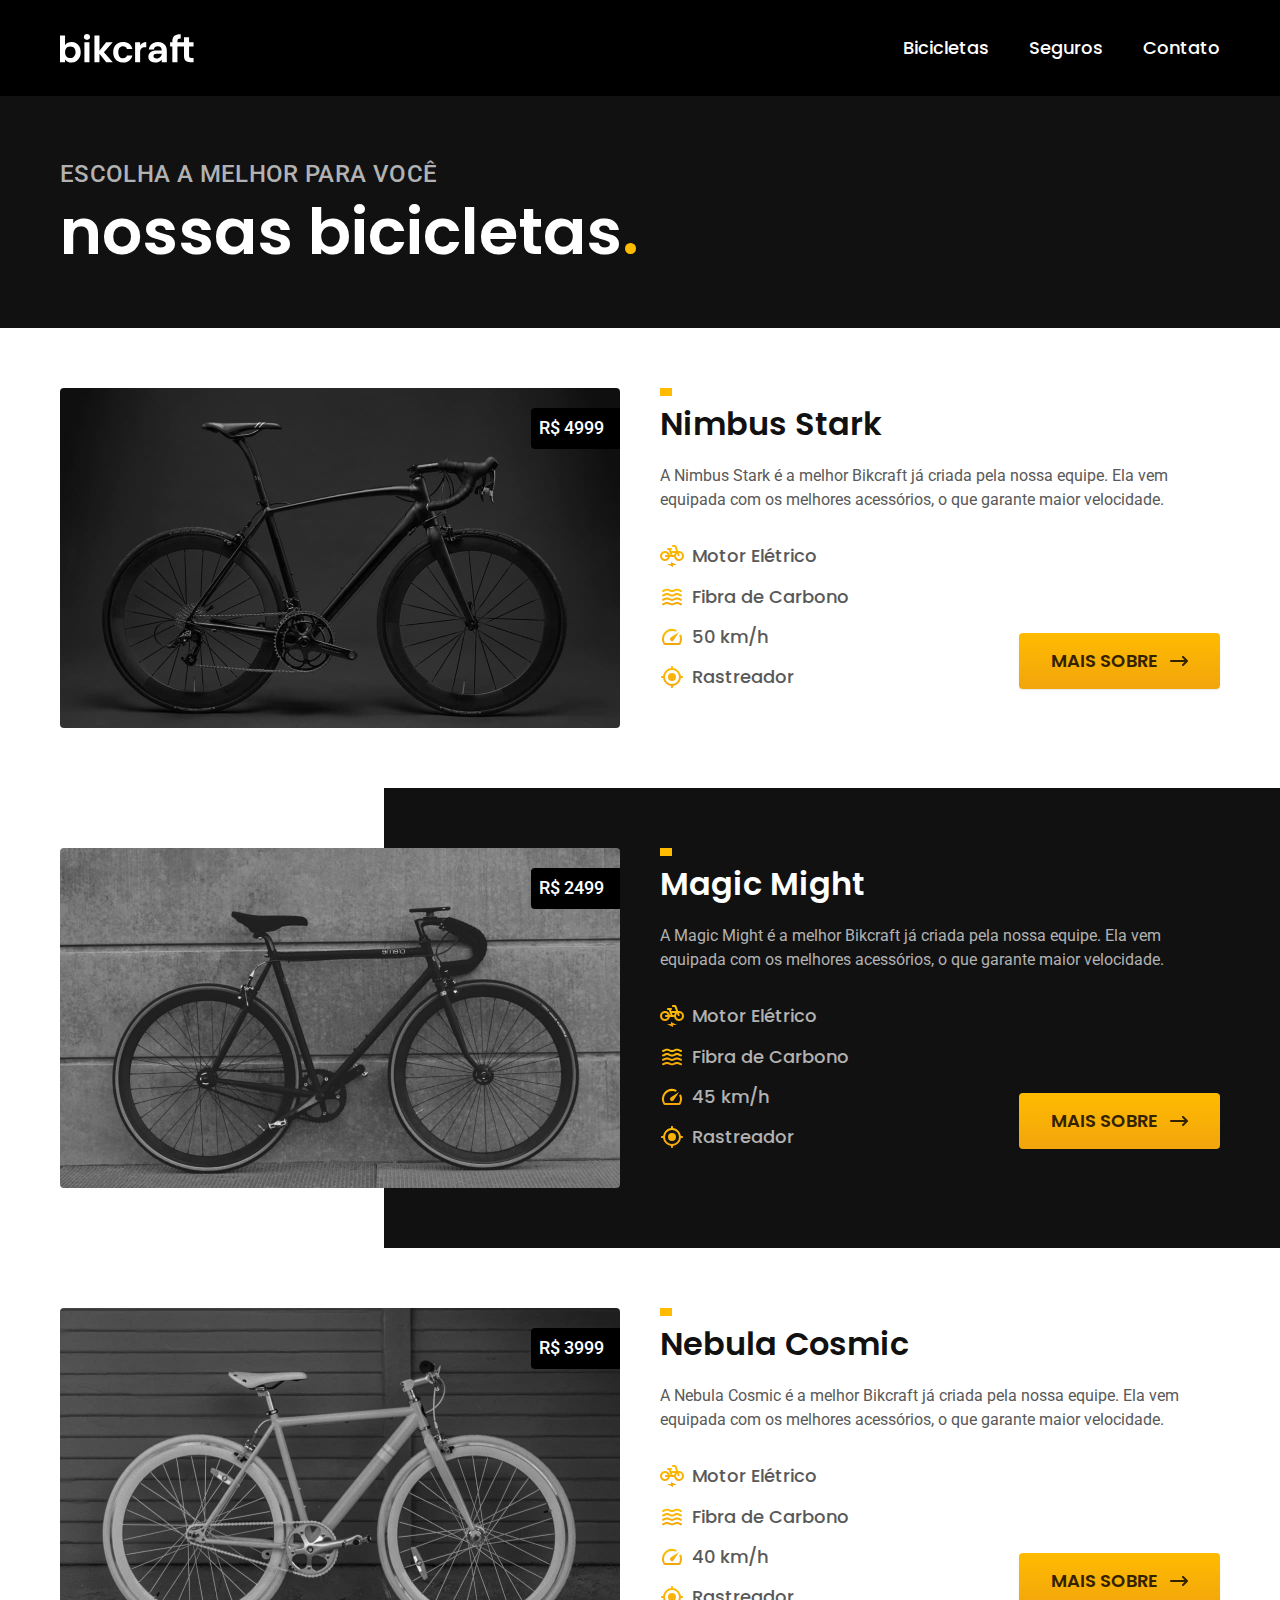
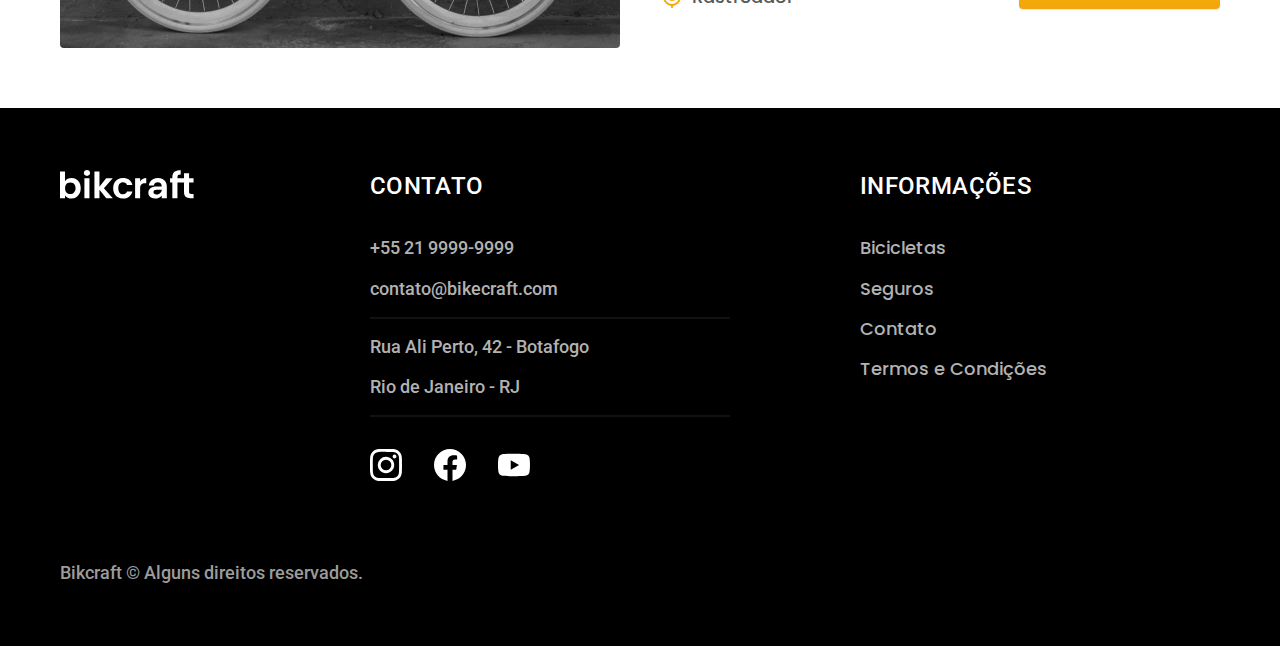
==== bicicletas.html @ d083ae32 "adicionando novas paginas" ====
<!DOCTYPE html>
<html lang="pt-br">
<head>
    <meta charset="UTF-8">
    <meta http-equiv="X-UA-Compatible" content="IE=edge">
    <meta name="viewport" content="width=device-width, initial-scale=1.0">
    <meta name="description" content="Bicicletas.">
    <link rel="stylesheet" href="./css/style.css">

    <link rel="preconnect" href="https://fonts.googleapis.com">
    <link rel="preconnect" href="https://fonts.gstatic.com" crossorigin>
    <link href="https://fonts.googleapis.com/css2?family=Merriweather:ital,wght@1,900&family=Poppins:wght@400;600&family=Roboto:wght@400;500&display=swap" rel="stylesheet">
    <title>Bicicletas | Bikecraf</title>
</head>
<body id="bicicletas">
    <header class="header-bg">
        
        <div class="container header">
            <a href="./">
                <img src="img/bikcraft.svg" alt="Bikecraft">
            </a>
            <nav aria-label="primaria">
                <ul class="header-menu cor-0 font-1-m">
                    <li><a href="./bicicletas.html">Bicicletas</a></li>
                    <li><a href="./seguros.html">Seguros</a></li>
                    <li><a href="./contato.html">Contato</a></li>
                </ul>
            </nav>
        </div>
    </header>

    <main>
        <div class="titulo-bg">
            <div class="titulo container">
                <p class="font-2-l-b cor-5">ESCOLHA A MELHOR PARA VOCÊ</p>
                <h1 class="font-1-xxl cor-0">nossas bicicletas<span class="cor-p1">.</span></h1>
            </div>
        </div>

        
        <div class="bicicletas container">
                <div class="bicicletas-imagem">
                    <img src="img/bicicletas/nimbus.jpg" alt="Bicicleta preta">
                    <span class="font-2-m cor-0">R$ 4999</span>
                </div>
                <div class="bicicletas-conteudo">
                    <h2 class="font-1-xl">Nimbus Stark</h2>
                    <p class="font-2-s cor-8">A Nimbus Stark é a melhor Bikcraft já criada pela nossa equipe. Ela vem equipada com os melhores acessórios, o que garante maior velocidade.</p>
                    <ul class="font-1-m cor-8">
                        <li>
                            <img src="img/icones/eletrica.svg" alt="">
                            Motor Elétrico
                        </li>
                        <li>
                            <img src="img/icones/carbono.svg" alt="">
                            Fibra de Carbono
                        </li>
                        <li>
                            <img src="img/icones/velocidade.svg" alt="">
                            50 km/h
                        </li>
                        <li>
                            <img src="img/icones/rastreador.svg" alt="">
                            Rastreador
                        </li>
                    </ul>
                    <a class="botao seta" href="./bicicletas/nimbus.html">Mais Sobre</a>

                </div>
        </div>

        <div class="bicicletas-bg">
            <div class="bicicletas container">
                <div class="bicicletas-imagem">
                    <img src="img/bicicletas/magic.jpg" alt="Bicicleta preta">
                    <span class="font-2-m cor-0">R$ 2499</span>
                </div>
                <div class="bicicletas-conteudo">
                    <h2 class="font-1-xl cor-0">Magic Might</h2>
                    <p class="font-2-s cor-5">A Magic Might é a melhor Bikcraft já criada pela nossa equipe. Ela vem equipada com os melhores acessórios, o que garante maior velocidade.</p>
                    <ul class="font-1-m cor-5">
                        <li>
                            <img src="img/icones/eletrica.svg" alt="">
                            Motor Elétrico
                        </li>
                        <li>
                            <img src="img/icones/carbono.svg" alt="">
                            Fibra de Carbono
                        </li>
                        <li>
                            <img src="img/icones/velocidade.svg" alt="">
                            45 km/h
                        </li>
                        <li>
                            <img src="img/icones/rastreador.svg" alt="">
                            Rastreador
                        </li>
                    </ul>
                    <a class="botao seta" href="./bicicletas/magic.html">Mais Sobre</a>
                </div>
            </div>
        </div>

        <div class="bicicletas container">
                <div class="bicicletas-imagem">
                    <img src="img/bicicletas/nebula.jpg" alt="Bicicleta preta">
                    <span class="font-2-m cor-0">R$ 3999</span>
                </div>
                <div class="bicicletas-conteudo">
                    <h2 class="font-1-xl">Nebula Cosmic</h2>
                    <p class="font-2-s cor-8">A Nebula Cosmic é a melhor Bikcraft já criada pela nossa equipe. Ela vem equipada com os melhores acessórios, o que garante maior velocidade.</p>
                    <ul class="font-1-m cor-8">
                        <li>
                            <img src="img/icones/eletrica.svg" alt="">
                            Motor Elétrico
                        </li>
                        <li>
                            <img src="img/icones/carbono.svg" alt="">
                            Fibra de Carbono
                        </li>
                        <li>
                            <img src="img/icones/velocidade.svg" alt="">
                            40 km/h
                        </li>
                        <li>
                            <img src="img/icones/rastreador.svg" alt="">
                            Rastreador
                        </li>
                    </ul>
                    <a class="botao seta" href="./bicicletas/nebula.html">Mais Sobre</a>
                </div>
        </div>
    </main>

    <footer class="footer-bg">
        <div class="footer container">
            <img src="img/bikcraft.svg" alt="Bikecraft">
            <div class="footer-contato">
                <h3 class="font-2-l-b cor-0">Contato</h3>
                <ul class="font-2-m cor-5">
                    <li><a href="tel:+552199999999">+55 21 9999-9999</a></li>
                    <li><a href="mailto:contato@bikecraft.com">contato@bikecraft.com</a></li>
                    <li>Rua Ali Perto, 42 - Botafogo</li>
                    <li>Rio de Janeiro - RJ</li>
                </ul>
                <div class="footer-redes">
                    <a href="./">
                        <img src="img/redes/instagram.svg" alt="instagram">
                    </a>
                    <a href="./">
                        <img src="img/redes/facebook.svg" alt="facebook">
                    </a>
                    <a href="./">
                        <img src="img/redes/youtube.svg" alt="youtube">
                    </a>
                </div>
            </div>

            <div class="footer-informacoes">
                <h3 class="font-2-l-b cor-0">Informações</h3>
                <nav>
                    <ul class="font-1-m cor-5">
                        <li><a href="./bicicletas.html">Bicicletas</a></li>
                        <li><a href="./seguros.html">Seguros</a></li>
                        <li><a href="./contato.html">Contato</a></li>
                        <li><a href="./termos.html">Termos e Condições</a></li>
                    </ul>
                </nav>
            </div>

            <p class="font-2-m cor-6 footer-copy">Bikcraft © Alguns direitos reservados.</p>
        </div>
    </footer>
</body>
</html>
---- css/style.css ----
@import './global/global.css';
@import './utilidades/tipografia.css';
@import	'./utilidades/cores.css';


@import './global/header.css';
@import './global/footer.css';

/* Utilidades */
@import './utilidades/componentes.css';

/* Home */
@import './home/introducao.css';
@import './home/tecnologia.css';
@import './home/parceiros.css';
@import './home/depoimento.css';

/* Bicicletas */
@import './bicicletas/bicicletas-lista.css';
@import './bicicletas/bicicletas.css';

/* Bicicletas */
@import './bicicleta/bicicleta.css';
@import './bicicleta/seguro.css';


/* Seguros */
@import './seguros/seguros.css';
@import './seguros/vantagens.css';
@import './seguros/perguntas.css';

/* Termos */
@import './termos/termos.css';
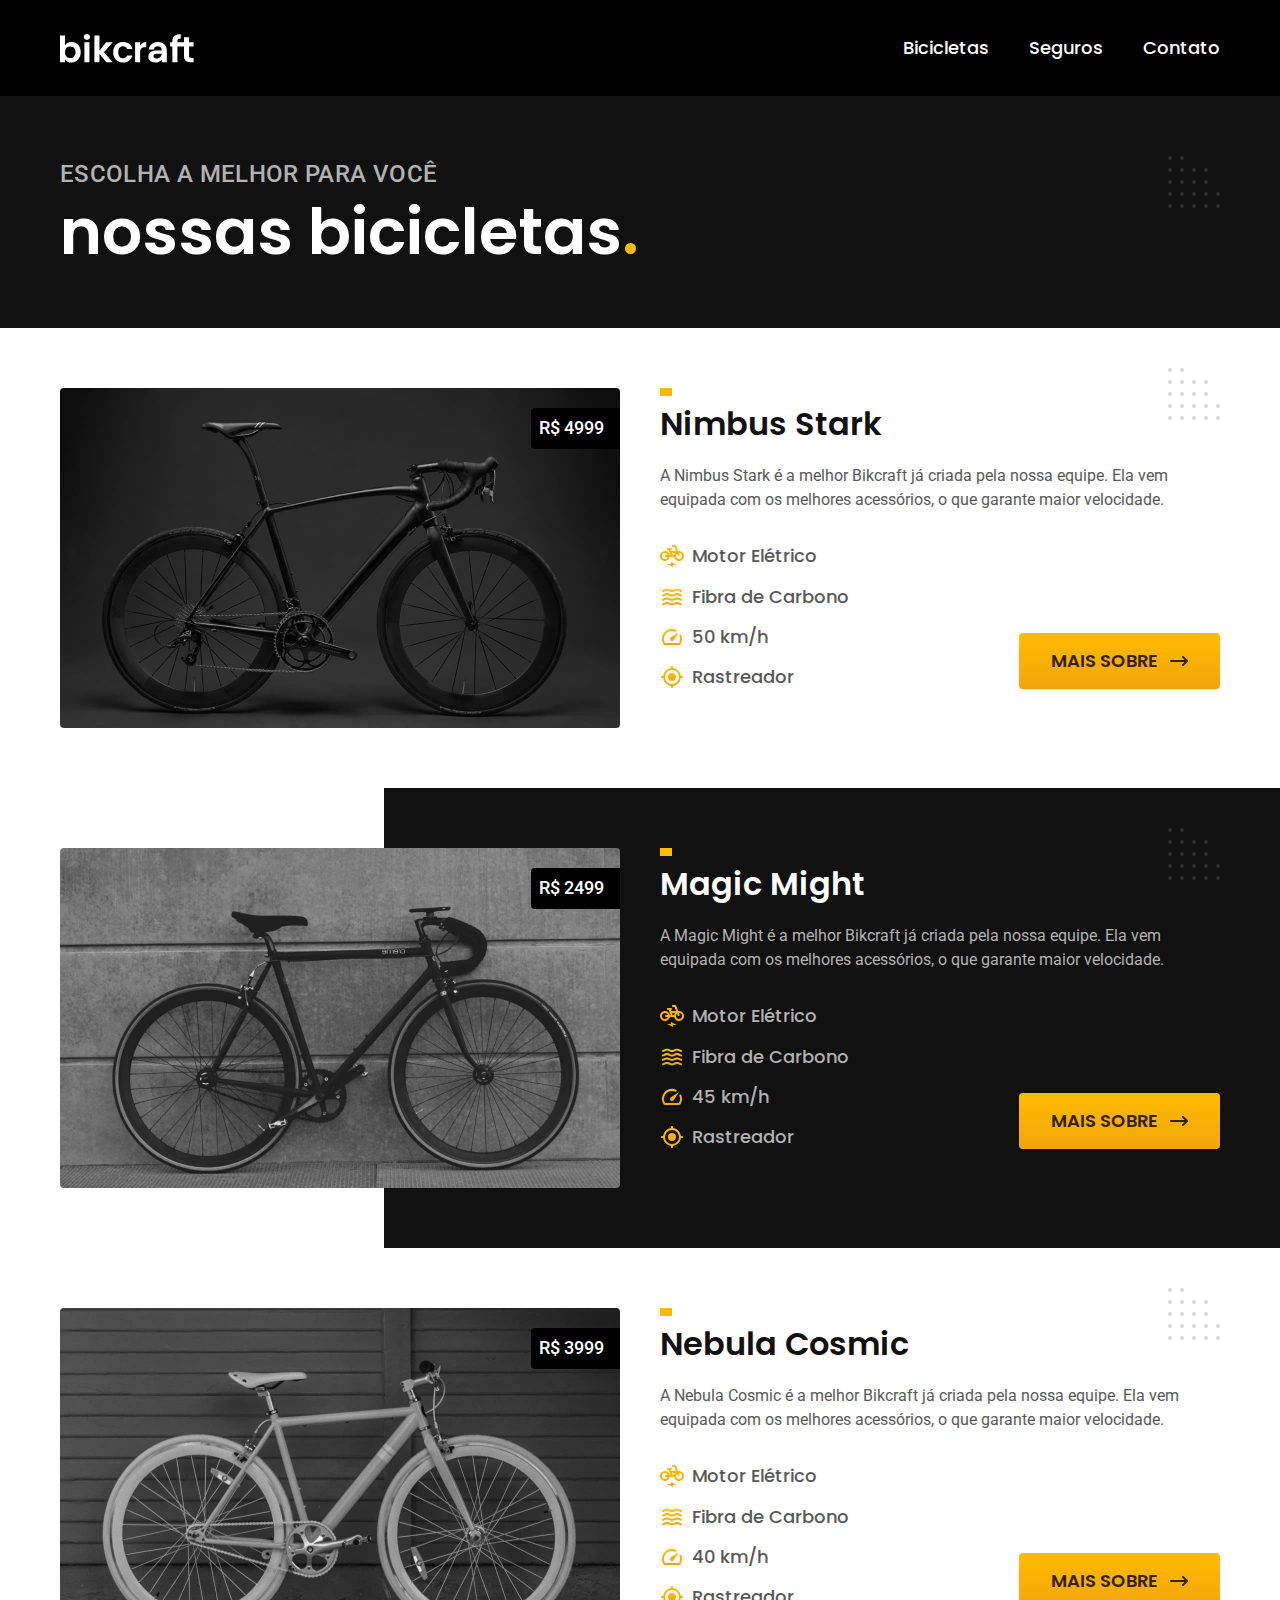
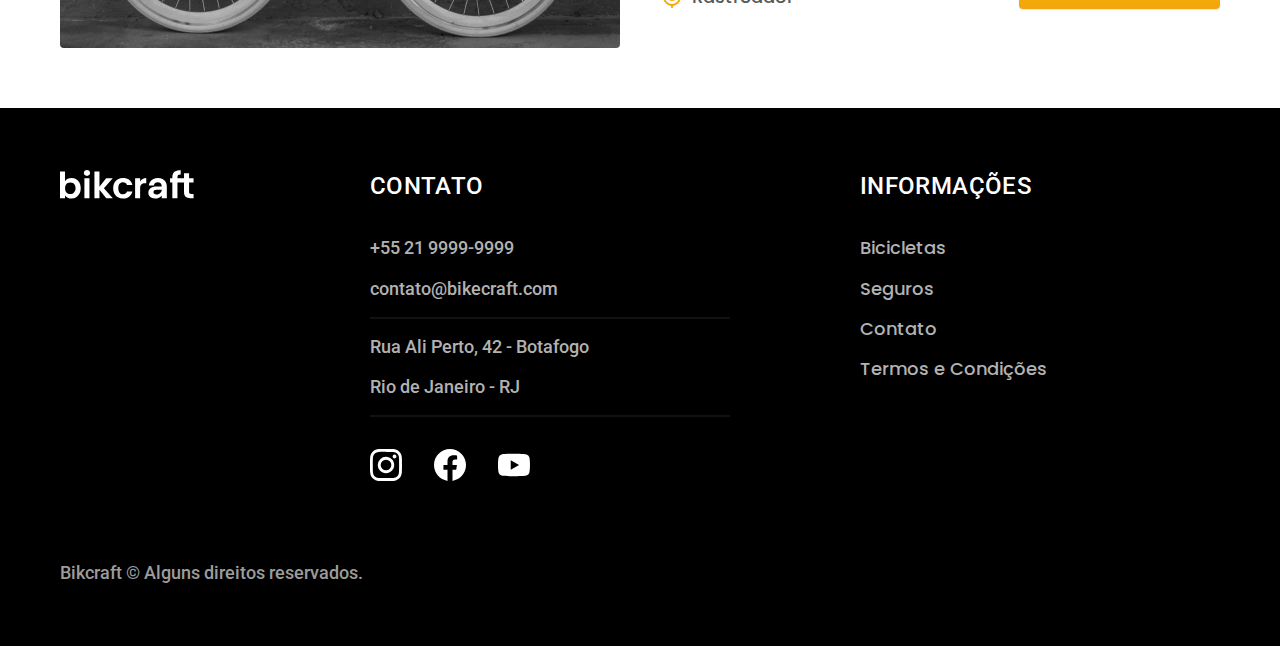
==== commit b19d2291: "finalizando css do projeto" ====
--- a/bicicletas.html
+++ b/bicicletas.html
@@ -5,8 +5,8 @@
     <meta http-equiv="X-UA-Compatible" content="IE=edge">
     <meta name="viewport" content="width=device-width, initial-scale=1.0">
     <meta name="description" content="Bicicletas.">
+    <link rel="preload" href="./css/style.css" as="style">
     <link rel="stylesheet" href="./css/style.css">
-
     <link rel="preconnect" href="https://fonts.googleapis.com">
     <link rel="preconnect" href="https://fonts.gstatic.com" crossorigin>
     <link href="https://fonts.googleapis.com/css2?family=Merriweather:ital,wght@1,900&family=Poppins:wght@400;600&family=Roboto:wght@400;500&display=swap" rel="stylesheet">
--- a/css/style.css
+++ b/css/style.css
@@ -8,6 +8,7 @@
 
 /* Utilidades */
 @import './utilidades/componentes.css';
+@import './utilidades/formulario.css';
 
 /* Home */
 @import './home/introducao.css';
@@ -29,5 +30,14 @@
 @import './seguros/vantagens.css';
 @import './seguros/perguntas.css';
 
+/* Contato */
+@import './contato/contato.css';
+@import './contato/lojas.css';
+
+
+/* Seguros */
+@import './orcamento/orcamento.css';
+
+
 /* Termos */
 @import './termos/termos.css';--- a/css/style.css
+++ b/css/style.css
@@ -8,6 +8,7 @@
 
 /* Utilidades */
 @import './utilidades/componentes.css';
+@import './utilidades/formulario.css';
 
 /* Home */
 @import './home/introducao.css';
@@ -29,5 +30,14 @@
 @import './seguros/vantagens.css';
 @import './seguros/perguntas.css';
 
+/* Contato */
+@import './contato/contato.css';
+@import './contato/lojas.css';
+
+
+/* Seguros */
+@import './orcamento/orcamento.css';
+
+
 /* Termos */
 @import './termos/termos.css';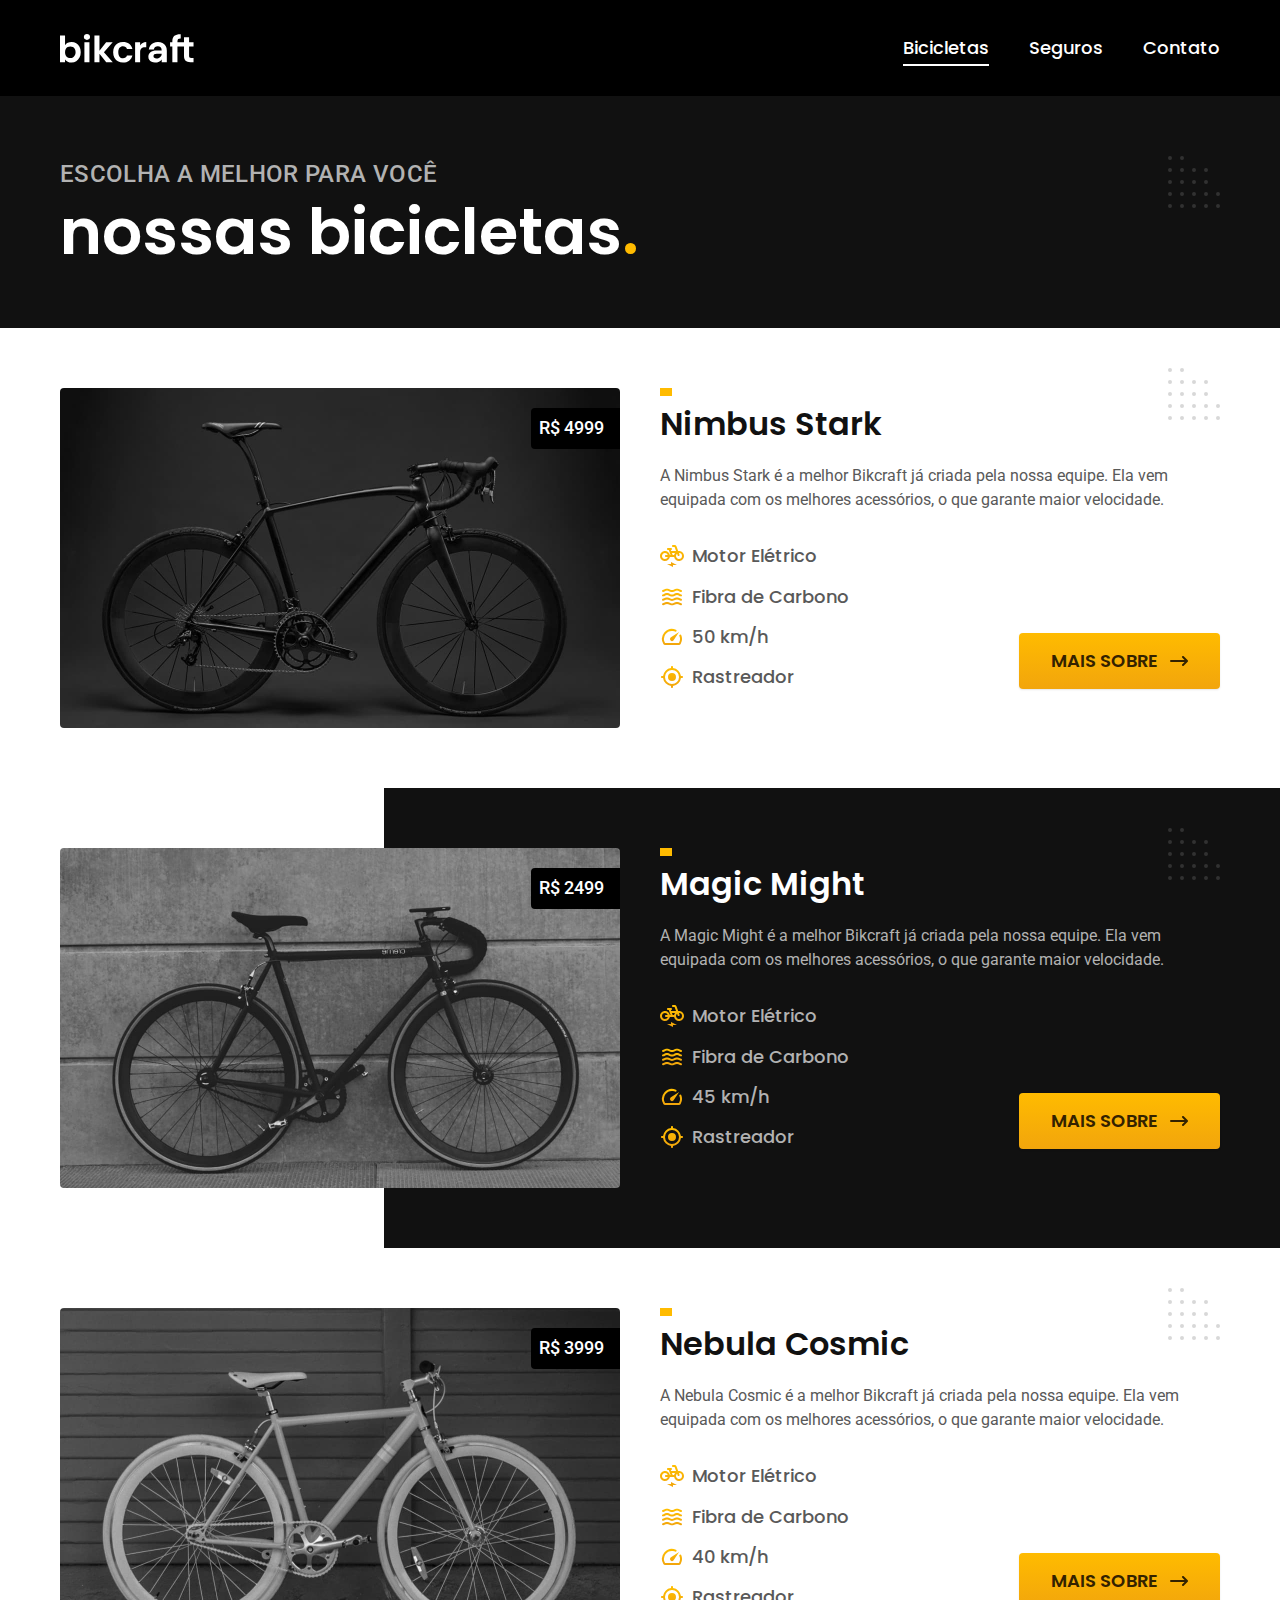
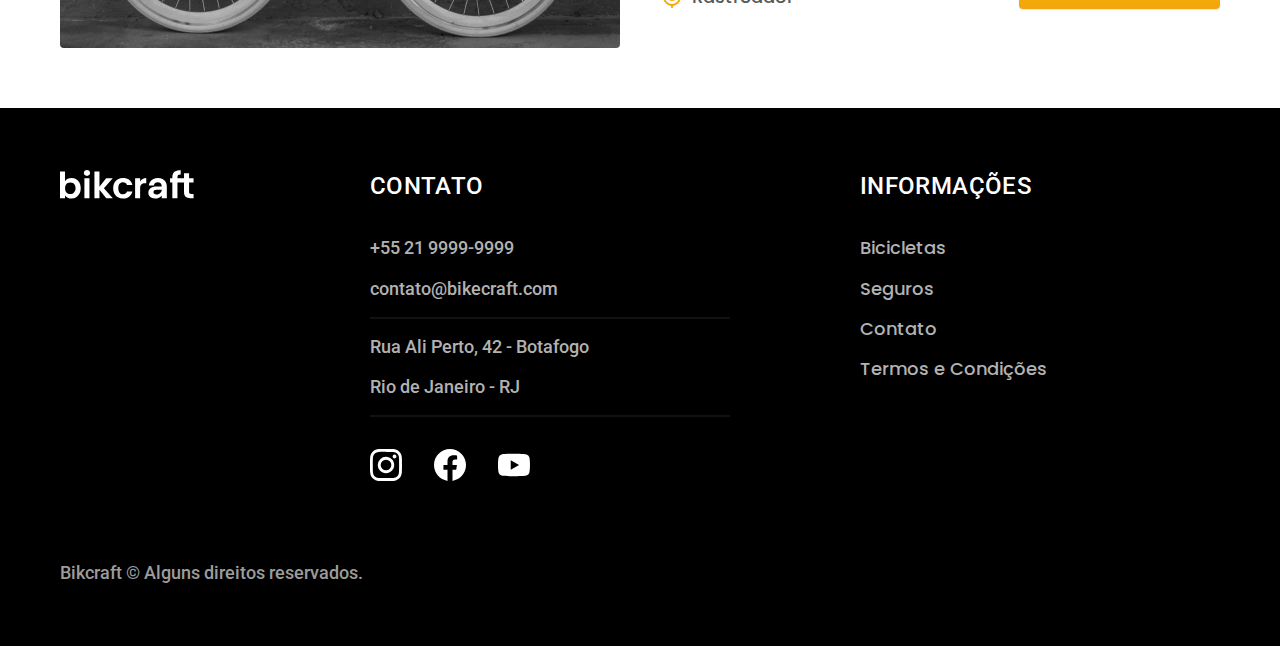
==== commit 00a43137: "adicionando as interações d JavaScript ao site" ====
--- a/bicicletas.html
+++ b/bicicletas.html
@@ -11,6 +11,7 @@
     <link rel="preconnect" href="https://fonts.gstatic.com" crossorigin>
     <link href="https://fonts.googleapis.com/css2?family=Merriweather:ital,wght@1,900&family=Poppins:wght@400;600&family=Roboto:wght@400;500&display=swap" rel="stylesheet">
     <title>Bicicletas | Bikecraf</title>
+    <script>document.documentElement.classList.add('js');</script>
 </head>
 <body id="bicicletas">
     <header class="header-bg">
@@ -171,5 +172,6 @@
             <p class="font-2-m cor-6 footer-copy">Bikcraft © Alguns direitos reservados.</p>
         </div>
     </footer>
+    <script src="./js/script.js"></script>
 </body>
 </html>--- a/css/style.css
+++ b/css/style.css
@@ -1,6 +1,7 @@
 @import './global/global.css';
 @import './utilidades/tipografia.css';
 @import	'./utilidades/cores.css';
+@import './utilidades/animacao.css';
 
 
 @import './global/header.css';
--- a/css/style.css
+++ b/css/style.css
@@ -1,6 +1,7 @@
 @import './global/global.css';
 @import './utilidades/tipografia.css';
 @import	'./utilidades/cores.css';
+@import './utilidades/animacao.css';
 
 
 @import './global/header.css';
